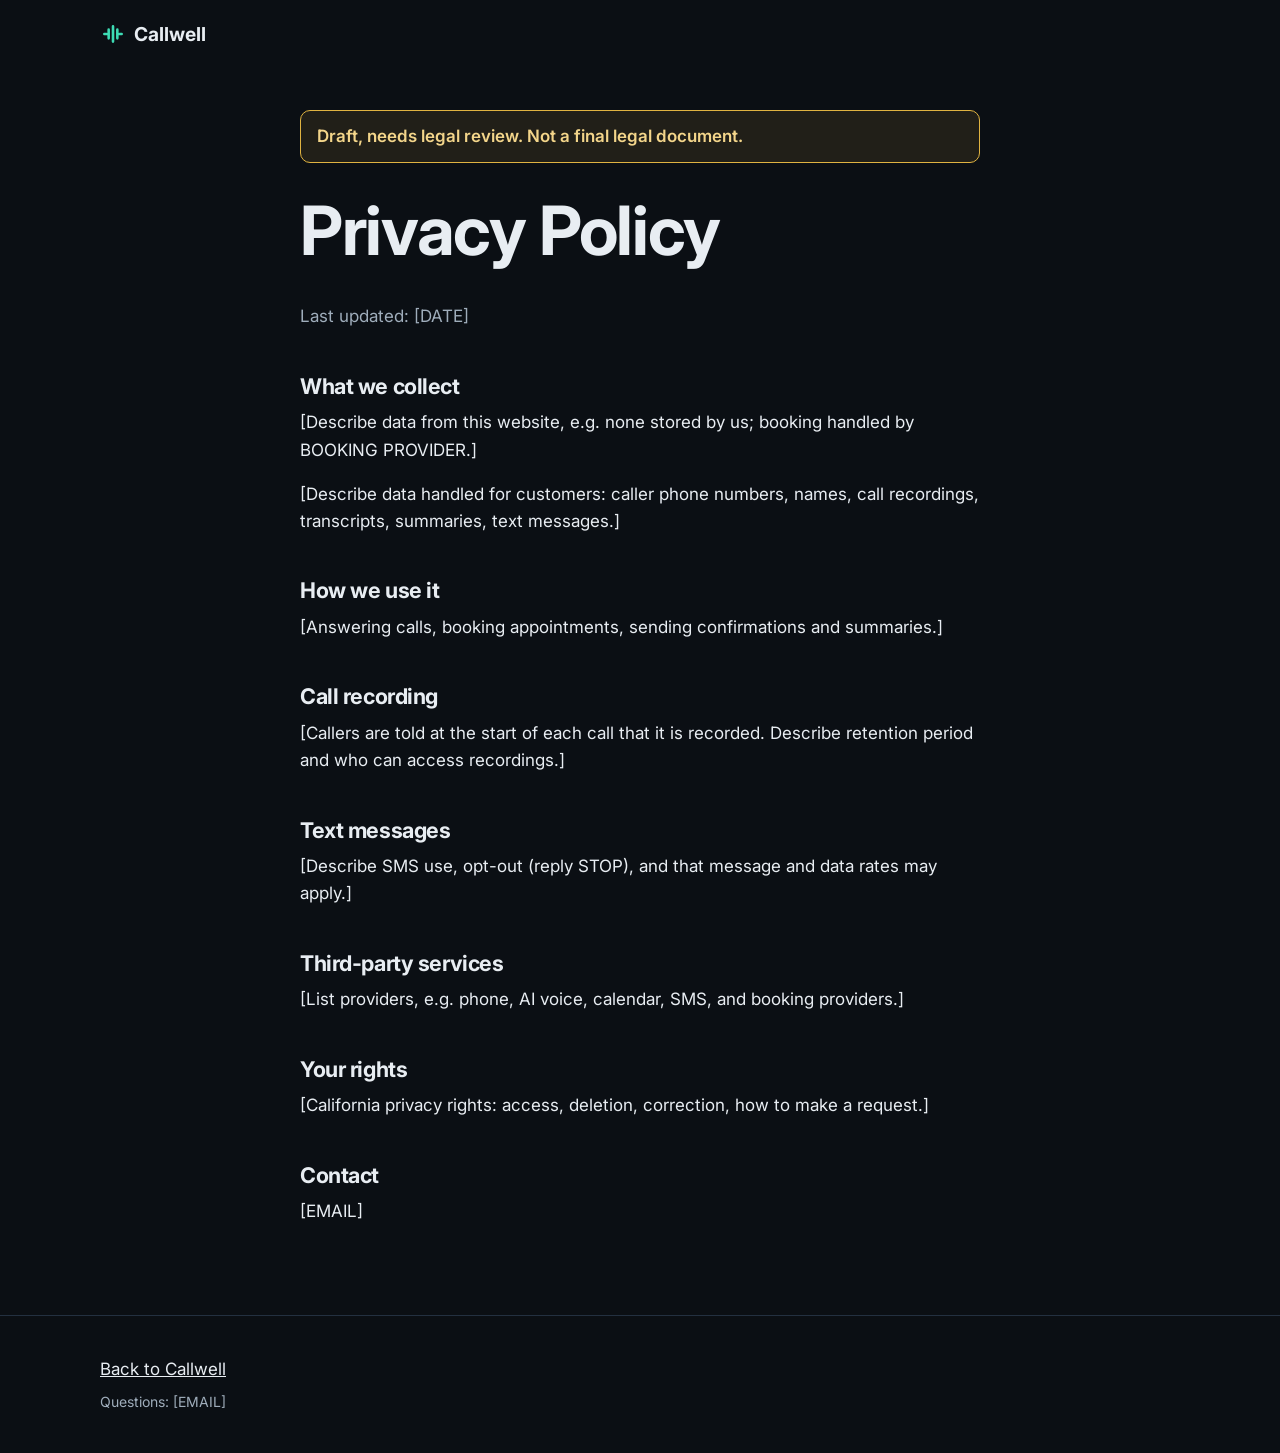
==== privacy.html @ 2f9fee3b "Build Callwell marketing site Single-page landing site (HTML/CSS/ES modules, no build step) with a l" ====
<!doctype html>
<html lang="en">
<head>
  <meta charset="utf-8">
  <meta name="viewport" content="width=device-width, initial-scale=1">
  <title>Privacy Policy | Callwell</title>
  <!-- Draft page: tell search engines not to index it until legal review is done -->
  <meta name="robots" content="noindex">
  <link rel="icon" href="favicon.svg" type="image/svg+xml">
  <link rel="preconnect" href="https://fonts.googleapis.com">
  <link rel="preconnect" href="https://fonts.gstatic.com" crossorigin>
  <link rel="stylesheet" href="https://fonts.googleapis.com/css2?family=Inter:wght@400;600;700&display=swap">
  <link rel="stylesheet" href="css/styles.css">
</head>
<body>
  <a class="skip-link" href="#main">Skip to main content</a>
  <header class="site-header">
    <div class="container site-header__inner">
      <a class="brand" href="index.html">
        <svg class="brand__mark" viewBox="0 0 24 24" aria-hidden="true" focusable="false"><path d="M4 12h2M8 8v8M12 5v14M16 8v8M20 12h-2" /></svg>
        <span>Callwell</span>
      </a>
    </div>
  </header>
  <main id="main" class="legal">
    <div class="container narrow">
      <p class="draft-banner" role="note">Draft, needs legal review. Not a final legal document.</p>
      <h1>Privacy Policy</h1>
      <p class="muted">Last updated: [DATE]</p>
      <!-- PLACEHOLDER OUTLINE. Have a lawyer write the real text. California law (CCPA/CPRA,
           CalOPPA) and call-recording consent rules apply to this business. -->
      <h2>What we collect</h2>
      <p>[Describe data from this website, e.g. none stored by us; booking handled by BOOKING PROVIDER.]</p>
      <p>[Describe data handled for customers: caller phone numbers, names, call recordings, transcripts, summaries, text messages.]</p>
      <h2>How we use it</h2>
      <p>[Answering calls, booking appointments, sending confirmations and summaries.]</p>
      <h2>Call recording</h2>
      <p>[Callers are told at the start of each call that it is recorded. Describe retention period and who can access recordings.]</p>
      <h2>Text messages</h2>
      <p>[Describe SMS use, opt-out (reply STOP), and that message and data rates may apply.]</p>
      <h2>Third-party services</h2>
      <p>[List providers, e.g. phone, AI voice, calendar, SMS, and booking providers.]</p>
      <h2>Your rights</h2>
      <p>[California privacy rights: access, deletion, correction, how to make a request.]</p>
      <h2>Contact</h2>
      <p>[EMAIL]</p>
    </div>
  </main>
  <footer class="site-footer" style="padding-bottom: 40px">
    <div class="container site-footer__inner">
      <p><a href="index.html">Back to Callwell</a></p>
      <p class="muted small">Questions: [EMAIL]</p>
    </div>
  </footer>
</body>
</html>
---- css/styles.css ----
/* ============================================================
   CALLWELL STYLES
   Mobile first: base rules target phones. @media blocks at the
   bottom of each section add rules for wider screens.
   ============================================================ */

/* ---------- Design tokens (change colors here) ---------- */
:root {
  --bg: #0b0f14;          /* page background */
  --bg-alt: #10161d;      /* alternating section background */
  --surface: #151d26;     /* cards */
  --border: #233040;
  --text: #e8edf2;        /* main text: ~16:1 contrast on --bg */
  --muted: #9fadbb;       /* secondary text: ~8:1 contrast on --bg */
  --accent: #3ddbb4;      /* the ONE accent color */
  --accent-ink: #04140f;  /* text that sits on top of the accent */
  --radius: 14px;
  --max: 1120px;
  --font: 'Inter', system-ui, -apple-system, 'Segoe UI', Roboto, sans-serif;
}

/* ---------- Reset and base ---------- */
*, *::before, *::after { box-sizing: border-box; }

html { scroll-behavior: smooth; }

body {
  margin: 0;
  background: var(--bg);
  color: var(--text);
  font-family: var(--font);
  font-size: 1.0625rem;
  line-height: 1.6;
  -webkit-font-smoothing: antialiased;
  /* Room so the sticky mobile bar never covers the footer */
  padding-bottom: 76px;
}

h1, h2, h3 { line-height: 1.15; letter-spacing: -0.02em; margin: 0 0 0.5em; }
h1 { font-size: clamp(2.4rem, 9vw, 4.25rem); font-weight: 700; }
h2 { font-size: clamp(1.75rem, 5.5vw, 2.6rem); font-weight: 700; }
h3 { font-size: 1.15rem; font-weight: 600; }
p { margin: 0 0 1em; }

a { color: var(--accent); }

/* Visible focus ring for keyboard users. :focus-visible skips it for mouse clicks. */
:focus-visible {
  outline: 3px solid var(--accent);
  outline-offset: 3px;
  border-radius: 6px;
}

.container { width: 100%; max-width: var(--max); margin: 0 auto; padding: 0 20px; }
.narrow { max-width: 720px; }
.center { text-align: center; }
.muted { color: var(--muted); }
.small { font-size: 0.875rem; }

.skip-link {
  position: absolute;
  left: 12px;
  top: -60px;            /* hidden above the screen until focused */
  background: var(--accent);
  color: var(--accent-ink);
  padding: 10px 16px;
  border-radius: 8px;
  z-index: 100;
  font-weight: 600;
}
.skip-link:focus { top: 12px; }

/* ---------- Buttons ---------- */
.btn {
  display: inline-flex;
  align-items: center;
  justify-content: center;
  gap: 0.5em;
  min-height: 52px;       /* big tap target for thumbs */
  padding: 0 22px;
  border-radius: 999px;
  font-weight: 600;
  font-size: 1rem;
  text-decoration: none;
  border: 2px solid transparent;
  transition: transform 0.15s ease, background-color 0.15s ease, border-color 0.15s ease;
}
.btn:hover { transform: translateY(-1px); }
.btn--primary { background: var(--accent); color: var(--accent-ink); }
.btn--primary:hover { background: #5ce6c4; }
.btn--secondary { border-color: var(--border); color: var(--text); background: rgba(255, 255, 255, 0.03); }
.btn--secondary:hover { border-color: var(--accent); }
.btn--ghost { color: var(--text); border-color: var(--border); }
.btn--small { min-height: 40px; padding: 0 16px; font-size: 0.9rem; }
.btn--block { width: 100%; }
.icon { width: 18px; height: 18px; fill: currentColor; }

.cta-row { display: flex; flex-direction: column; gap: 12px; margin-top: 28px; }
.cta-row--center { align-items: stretch; }

@media (min-width: 560px) {
  .cta-row { flex-direction: row; flex-wrap: wrap; }
  .cta-row--center { justify-content: center; }
}

/* ---------- Header ---------- */
.site-header {
  position: absolute;     /* floats over the hero */
  inset: 0 0 auto 0;
  z-index: 10;
}
.site-header__inner { display: flex; align-items: center; justify-content: space-between; height: 68px; }
.brand { display: inline-flex; align-items: center; gap: 8px; color: var(--text); text-decoration: none; font-weight: 700; font-size: 1.2rem; }
.brand__mark { width: 26px; height: 26px; stroke: var(--accent); stroke-width: 2.4; stroke-linecap: round; fill: none; }

/* ---------- Hero ---------- */
.hero {
  position: relative;
  min-height: 92svh;      /* svh = "small viewport height": ignores mobile browser bars */
  display: flex;
  align-items: center;
  padding: 100px 0 60px;
  overflow: hidden;
  isolation: isolate;     /* keeps the z-index stacking inside the hero */
}

/* FALLBACK BACKGROUND: what you see with no WebGL, reduced motion, or before 3D loads. */
.hero__visual {
  position: absolute;
  inset: 0;
  z-index: -1;
  background:
    radial-gradient(ellipse 60% 45% at 50% 30%, rgba(61, 219, 180, 0.22), transparent 70%),
    radial-gradient(ellipse 80% 60% at 50% 110%, rgba(61, 219, 180, 0.10), transparent 70%),
    var(--bg);
}
/* Dark wash over the 3D scene so the headline always stays readable */
.hero__visual::after {
  content: '';
  position: absolute;
  inset: 0;
  background: linear-gradient(180deg, rgba(11, 15, 20, 0.35) 0%, rgba(11, 15, 20, 0.55) 60%, var(--bg) 100%);
  pointer-events: none;
}
.hero__visual canvas {
  position: absolute;
  inset: 0;
  width: 100%;
  height: 100%;
  opacity: 0;
  transition: opacity 1.2s ease;  /* fade in instead of popping */
}
.hero__visual canvas.is-ready { opacity: 0.6; }

.hero__content { position: relative; }
.eyebrow { color: var(--accent); font-weight: 600; font-size: 0.85rem; letter-spacing: 0.08em; text-transform: uppercase; }
.hero__sub { font-size: 1.15rem; color: #c9d3dc; max-width: 34em; }
.hero__note { margin-top: 14px; color: var(--muted); font-size: 0.9rem; }

@media (min-width: 900px) {
  .hero__content { max-width: var(--max); }
  .hero__content > * { max-width: 600px; }
  .hero__visual canvas.is-ready { opacity: 1; }
  .hero__visual::after {
    background: linear-gradient(90deg, rgba(11, 15, 20, 0.85) 0%, rgba(11, 15, 20, 0.3) 55%, transparent 100%),
                linear-gradient(180deg, transparent 75%, var(--bg) 100%);
  }
}

/* ---------- Sections ---------- */
.section { padding: 72px 0; }
.section--alt { background: var(--bg-alt); }
@media (min-width: 768px) { .section { padding: 104px 0; } }

/* ---------- How it works ---------- */
.steps { list-style: none; padding: 0; margin: 40px 0 0; display: grid; gap: 16px; }
.step { background: var(--surface); border: 1px solid var(--border); border-radius: var(--radius); padding: 28px; }
.step__num {
  display: inline-grid;
  place-items: center;
  width: 40px;
  height: 40px;
  border-radius: 50%;
  background: rgba(61, 219, 180, 0.12);
  color: var(--accent);
  font-weight: 700;
  margin-bottom: 16px;
}
.step p { color: var(--muted); margin: 0; }
@media (min-width: 768px) { .steps { grid-template-columns: repeat(3, 1fr); gap: 24px; } }

/* ---------- Calculator ---------- */
.calc { margin-top: 28px; display: grid; gap: 20px; }
.field label { display: block; font-weight: 600; margin-bottom: 8px; }
.field input {
  width: 100%;
  min-height: 52px;
  padding: 0 16px;
  font: inherit;
  color: var(--text);
  background: var(--surface);
  border: 1px solid var(--border);
  border-radius: 10px;
}
.field input:focus-visible { border-color: var(--accent); }
.hint { color: var(--muted); font-size: 0.875rem; margin: 8px 0 0; }
.calc__result {
  background: var(--surface);
  border: 1px solid var(--accent);
  border-radius: var(--radius);
  padding: 24px;
  text-align: center;
}
.calc__label { margin: 0; color: var(--muted); font-weight: 500; }
.calc__total { display: block; font-size: clamp(2.2rem, 10vw, 3.2rem); font-weight: 700; color: var(--accent); letter-spacing: -0.02em; }
@media (min-width: 640px) {
  .calc { grid-template-columns: 1fr 1fr; }
  .calc .field:nth-child(3), .calc__result { grid-column: 1 / -1; }
}

/* ---------- Trades ---------- */
.trades { list-style: none; padding: 0; margin: 36px 0 0; display: grid; grid-template-columns: repeat(2, 1fr); gap: 12px; }
.trades li {
  background: var(--surface);
  border: 1px solid var(--border);
  border-radius: 12px;
  padding: 16px;
  font-weight: 600;
  display: flex;
  align-items: center;
  gap: 10px;
}
.trades li::before { content: ''; width: 8px; height: 8px; border-radius: 50%; background: var(--accent); flex: none; }
@media (min-width: 640px) { .trades { grid-template-columns: repeat(3, 1fr); } }
@media (min-width: 960px) { .trades { grid-template-columns: repeat(5, 1fr); } }

/* ---------- Features ---------- */
.features { list-style: none; padding: 0; margin: 40px 0 0; display: grid; gap: 16px; }
.feature { background: var(--surface); border: 1px solid var(--border); border-radius: var(--radius); padding: 28px; }
.feature p { color: var(--muted); margin: 0; }
.feature__icon { width: 28px; height: 28px; stroke: var(--accent); stroke-width: 1.8; fill: none; stroke-linecap: round; stroke-linejoin: round; margin-bottom: 14px; }
@media (min-width: 640px) { .features { grid-template-columns: repeat(2, 1fr); } }
@media (min-width: 960px) { .features { grid-template-columns: repeat(3, 1fr); gap: 24px; } }

/* ---------- Pricing ---------- */
.price-card {
  max-width: 440px;
  margin: 40px auto 0;
  background: var(--surface);
  border: 1px solid var(--border);
  border-radius: 20px;
  padding: 32px 28px;
  text-align: center;
}
.price-card__name { color: var(--accent); font-weight: 600; margin: 0; }
.price-card__price { font-size: 3.4rem; font-weight: 700; letter-spacing: -0.03em; margin: 4px 0 0; line-height: 1.1; }
.price-card__per { font-size: 1.1rem; font-weight: 500; color: var(--muted); letter-spacing: 0; }
.checklist { list-style: none; padding: 0; margin: 24px 0 28px; text-align: left; display: grid; gap: 10px; }
.checklist li { display: flex; gap: 10px; align-items: baseline; }
.checklist li::before { content: '\2713'; color: var(--accent); font-weight: 700; } /* \2713 is a checkmark */

/* ---------- FAQ ---------- */
.faq { margin-top: 28px; border-top: 1px solid var(--border); }
.faq details { border-bottom: 1px solid var(--border); }
.faq summary {
  cursor: pointer;
  list-style: none;       /* hide the default triangle */
  padding: 20px 36px 20px 0;
  font-weight: 600;
  position: relative;
}
.faq summary::-webkit-details-marker { display: none; }
.faq summary::after {
  content: '+';
  position: absolute;
  right: 4px;
  top: 50%;
  transform: translateY(-50%);
  color: var(--accent);
  font-size: 1.5rem;
  font-weight: 400;
}
.faq details[open] summary::after { content: '\2212'; } /* minus sign */
.faq details p { color: var(--muted); padding-bottom: 20px; margin: 0; }

/* ---------- Final CTA ---------- */
.final-cta {
  background: radial-gradient(ellipse 70% 80% at 50% 100%, rgba(61, 219, 180, 0.14), transparent 70%), var(--bg);
}
.final-cta p { color: #c9d3dc; }

/* ---------- Footer ---------- */
.site-footer { border-top: 1px solid var(--border); padding: 40px 0; }
.site-footer__inner { display: grid; gap: 8px; }
.site-footer p { margin: 0; }
.site-footer a { color: var(--text); }
.brand-text { font-weight: 700; font-size: 1.1rem; }
.footer-links { list-style: none; padding: 0; margin: 0; display: flex; gap: 20px; }

/* ---------- Sticky mobile call bar ---------- */
.mobile-bar {
  position: fixed;
  inset: auto 0 0 0;
  z-index: 20;
  display: flex;
  gap: 10px;
  padding: 10px 16px calc(10px + env(safe-area-inset-bottom)); /* clears the iPhone home bar */
  /* Solid background, no backdrop-filter blur: blurring over the moving 3D canvas
     would force the phone to redo the blur every frame and drain battery. */
  background: rgba(11, 15, 20, 0.97);
  border-top: 1px solid var(--border);
}
.mobile-bar .btn--secondary { flex: none; }
@media (min-width: 768px) {
  .mobile-bar { display: none; }
  body { padding-bottom: 0; }
}

/* ---------- Legal pages ---------- */
.legal { padding: 110px 0 72px; }
.legal h2 { font-size: 1.35rem; margin-top: 2em; }
.draft-banner {
  border: 1px solid #e0b341;
  background: rgba(224, 179, 65, 0.1);
  color: #f3d58a;
  border-radius: 10px;
  padding: 12px 16px;
  font-weight: 600;
  margin-bottom: 28px;
}

/* ---------- Reduced motion ----------
   If the visitor asked their OS for less motion, kill transitions and smooth scrolling. */
@media (prefers-reduced-motion: reduce) {
  html { scroll-behavior: auto; }
  *, *::before, *::after { transition: none !important; animation: none !important; }
  .btn:hover { transform: none; }
}
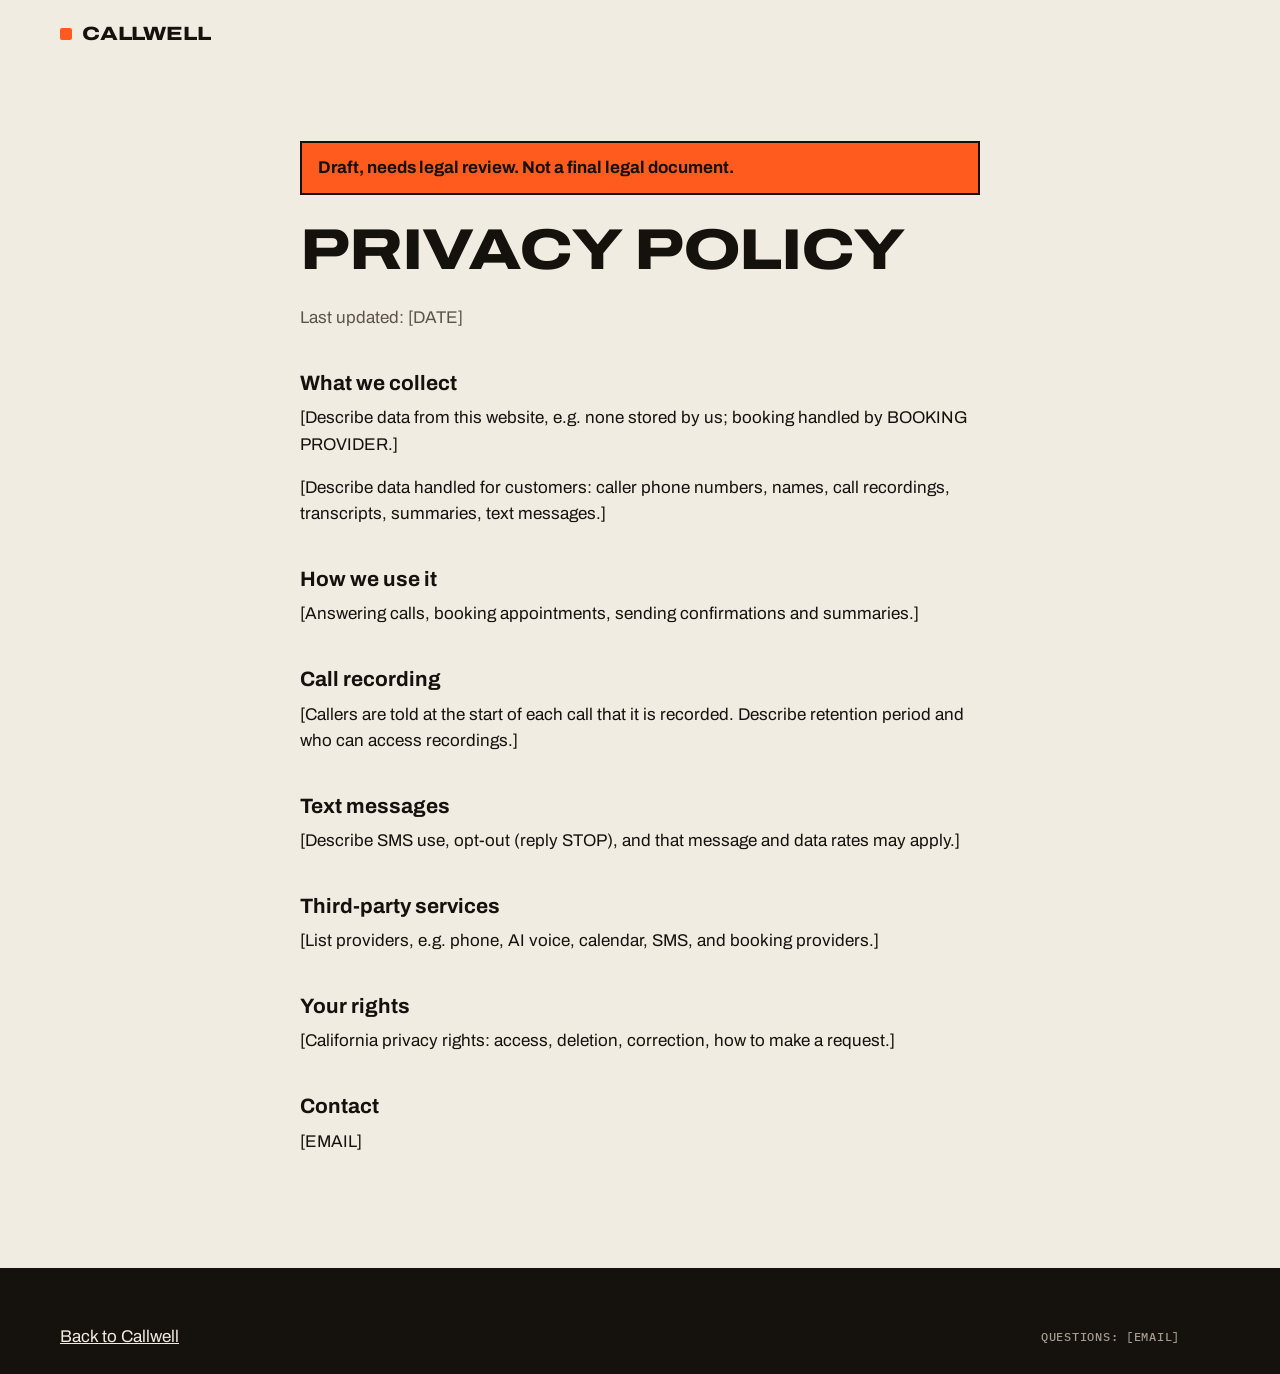
==== commit 66030d49: "Redesign site with dispatch-board look and richer motion Replace the dark/mint/Inter look with warm " ====
--- a/privacy.html
+++ b/privacy.html
@@ -9,23 +9,20 @@
   <link rel="icon" href="favicon.svg" type="image/svg+xml">
   <link rel="preconnect" href="https://fonts.googleapis.com">
   <link rel="preconnect" href="https://fonts.gstatic.com" crossorigin>
-  <link rel="stylesheet" href="https://fonts.googleapis.com/css2?family=Inter:wght@400;600;700&display=swap">
+  <link rel="stylesheet" href="https://fonts.googleapis.com/css2?family=Archivo:wdth,wght@100..125,400..900&family=IBM+Plex+Mono:wght@500&display=swap">
   <link rel="stylesheet" href="css/styles.css">
 </head>
 <body>
   <a class="skip-link" href="#main">Skip to main content</a>
   <header class="site-header">
     <div class="container site-header__inner">
-      <a class="brand" href="index.html">
-        <svg class="brand__mark" viewBox="0 0 24 24" aria-hidden="true" focusable="false"><path d="M4 12h2M8 8v8M12 5v14M16 8v8M20 12h-2" /></svg>
-        <span>Callwell</span>
-      </a>
+      <a class="wordmark" href="index.html"><span class="wordmark__dot" aria-hidden="true"></span>Callwell</a>
     </div>
   </header>
   <main id="main" class="legal">
     <div class="container narrow">
       <p class="draft-banner" role="note">Draft, needs legal review. Not a final legal document.</p>
-      <h1>Privacy Policy</h1>
+      <h1 class="display">Privacy Policy</h1>
       <p class="muted">Last updated: [DATE]</p>
       <!-- PLACEHOLDER OUTLINE. Have a lawyer write the real text. California law (CCPA/CPRA,
            CalOPPA) and call-recording consent rules apply to this business. -->
@@ -46,10 +43,10 @@
       <p>[EMAIL]</p>
     </div>
   </main>
-  <footer class="site-footer" style="padding-bottom: 40px">
-    <div class="container site-footer__inner">
+  <footer class="site-footer">
+    <div class="container site-footer__row">
       <p><a href="index.html">Back to Callwell</a></p>
-      <p class="muted small">Questions: [EMAIL]</p>
+      <p class="label">Questions: [EMAIL]</p>
     </div>
   </footer>
 </body>
--- a/css/styles.css
+++ b/css/styles.css
@@ -1,303 +1,621 @@
 /* ============================================================
-   CALLWELL STYLES
-   Mobile first: base rules target phones. @media blocks at the
-   bottom of each section add rules for wider screens.
+   CALLWELL STYLES: "dispatch board" design
+   Warm paper + ink + one accent (safety orange).
+   Mobile first: base rules target phones, @media blocks add
+   rules for wider screens.
    ============================================================ */
 
-/* ---------- Design tokens (change colors here) ---------- */
+/* ---------- Design tokens (change colors here) ----------
+   Contrast checked: ink on paper 15.9:1, muted on paper 6.3:1,
+   ink on orange 6.0:1, orange on ink 6.0:1, accent-dark on any paper 5.0:1+. */
 :root {
-  --bg: #0b0f14;          /* page background */
-  --bg-alt: #10161d;      /* alternating section background */
-  --surface: #151d26;     /* cards */
-  --border: #233040;
-  --text: #e8edf2;        /* main text: ~16:1 contrast on --bg */
-  --muted: #9fadbb;       /* secondary text: ~8:1 contrast on --bg */
-  --accent: #3ddbb4;      /* the ONE accent color */
-  --accent-ink: #04140f;  /* text that sits on top of the accent */
-  --radius: 14px;
-  --max: 1120px;
-  --font: 'Inter', system-ui, -apple-system, 'Segoe UI', Roboto, sans-serif;
+  --paper: #f1ece2;        /* main background, warm off-white */
+  --paper-2: #e6dfd1;      /* alternate section background */
+  --paper-3: #fbf8f2;      /* receipt card */
+  --ink: #15120e;          /* near-black text and dark sections */
+  --ink-2: #26211b;        /* raised surface on dark sections */
+  --muted: #5b544a;        /* secondary text on paper */
+  --muted-ink: #a39b8e;    /* secondary text on ink */
+  --accent: #ff5b1f;       /* THE accent: safety orange. Never as text on paper. */
+  --accent-dark: #a8350a;  /* orange that IS readable as text on all paper colors (5:1+) */
+  --rule: rgba(21, 18, 14, 0.16);       /* hairline borders on paper */
+  --rule-ink: rgba(241, 236, 226, 0.16); /* hairline borders on ink */
+  --focus: var(--ink);     /* focus ring color, flipped on dark sections */
+  --max: 1240px;
+  --ease: cubic-bezier(0.2, 0.7, 0.1, 1); /* fast start, soft landing */
+  --font: 'Archivo', system-ui, -apple-system, 'Segoe UI', Roboto, sans-serif;
+  --mono: 'IBM Plex Mono', ui-monospace, 'SFMono-Regular', Menlo, monospace;
 }
 
 /* ---------- Reset and base ---------- */
 *, *::before, *::after { box-sizing: border-box; }
 
-html { scroll-behavior: smooth; }
+html { scroll-behavior: smooth; scroll-padding-top: 80px; }
 
 body {
   margin: 0;
-  background: var(--bg);
-  color: var(--text);
+  background: var(--paper);
+  color: var(--ink);
   font-family: var(--font);
   font-size: 1.0625rem;
-  line-height: 1.6;
+  line-height: 1.55;
   -webkit-font-smoothing: antialiased;
-  /* Room so the sticky mobile bar never covers the footer */
-  padding-bottom: 76px;
-}
-
-h1, h2, h3 { line-height: 1.15; letter-spacing: -0.02em; margin: 0 0 0.5em; }
-h1 { font-size: clamp(2.4rem, 9vw, 4.25rem); font-weight: 700; }
-h2 { font-size: clamp(1.75rem, 5.5vw, 2.6rem); font-weight: 700; }
-h3 { font-size: 1.15rem; font-weight: 600; }
+  padding-bottom: 76px; /* room for the sticky mobile bar */
+}
+
+h1, h2, h3 { margin: 0 0 0.5em; line-height: 1.05; }
+h3 { font-size: 1.25rem; font-weight: 700; font-stretch: 108%; letter-spacing: -0.01em; }
 p { margin: 0 0 1em; }
-
-a { color: var(--accent); }
+a { color: inherit; }
+
+::selection { background: var(--accent); color: var(--ink); }
 
 /* Visible focus ring for keyboard users. :focus-visible skips it for mouse clicks. */
-:focus-visible {
-  outline: 3px solid var(--accent);
-  outline-offset: 3px;
-  border-radius: 6px;
-}
+:focus-visible { outline: 3px solid var(--focus); outline-offset: 3px; }
 
 .container { width: 100%; max-width: var(--max); margin: 0 auto; padding: 0 20px; }
-.narrow { max-width: 720px; }
-.center { text-align: center; }
+@media (min-width: 768px) { .container { padding: 0 40px; } }
+
 .muted { color: var(--muted); }
-.small { font-size: 0.875rem; }
+
+/* Hides text visually but keeps it for screen readers */
+.visually-hidden {
+  position: absolute !important;
+  width: 1px; height: 1px;
+  overflow: hidden;
+  clip: rect(0 0 0 0);
+  white-space: nowrap;
+}
 
 .skip-link {
   position: absolute;
   left: 12px;
-  top: -60px;            /* hidden above the screen until focused */
-  background: var(--accent);
-  color: var(--accent-ink);
+  top: -60px; /* hidden above the screen until focused */
+  background: var(--ink);
+  color: var(--paper);
   padding: 10px 16px;
-  border-radius: 8px;
   z-index: 100;
-  font-weight: 600;
+  font-weight: 700;
 }
 .skip-link:focus { top: 12px; }
 
-/* ---------- Buttons ---------- */
+/* ---------- Typography helpers ---------- */
+/* Big headline style: wide (font-stretch), heavy, uppercase, tight lines. */
+.display {
+  font-family: var(--font);
+  font-weight: 800;
+  font-stretch: 125%;
+  text-transform: uppercase;
+  letter-spacing: -0.02em;
+  line-height: 0.92;
+}
+.display--md { font-size: clamp(2rem, 7.5vw, 4.25rem); margin-bottom: 0.4em; }
+
+/* Small monospace label, like a field on a work order */
+.label {
+  font-family: var(--mono);
+  font-size: 0.75rem;
+  font-weight: 500;
+  letter-spacing: 0.06em;
+  text-transform: uppercase;
+  line-height: 1.4;
+}
+.section-label { color: var(--accent-dark); margin-bottom: 20px; }
+
+/* ---------- Buttons ----------
+   Hover effect: a second background (ink) grows from 0% to 100% height. */
 .btn {
   display: inline-flex;
   align-items: center;
   justify-content: center;
-  gap: 0.5em;
-  min-height: 52px;       /* big tap target for thumbs */
-  padding: 0 22px;
-  border-radius: 999px;
-  font-weight: 600;
+  gap: 0.55em;
+  text-align: center;
+  min-height: 54px;          /* big tap target for thumbs */
+  padding: 0 24px;
+  border: 2px solid var(--ink);
+  border-radius: 4px;        /* nearly square: sturdy, not bubbly */
+  font-family: var(--font);
+  font-weight: 700;
+  font-stretch: 110%;
   font-size: 1rem;
   text-decoration: none;
-  border: 2px solid transparent;
-  transition: transform 0.15s ease, background-color 0.15s ease, border-color 0.15s ease;
-}
-.btn:hover { transform: translateY(-1px); }
-.btn--primary { background: var(--accent); color: var(--accent-ink); }
-.btn--primary:hover { background: #5ce6c4; }
-.btn--secondary { border-color: var(--border); color: var(--text); background: rgba(255, 255, 255, 0.03); }
-.btn--secondary:hover { border-color: var(--accent); }
-.btn--ghost { color: var(--text); border-color: var(--border); }
-.btn--small { min-height: 40px; padding: 0 16px; font-size: 0.9rem; }
+  background-repeat: no-repeat;
+  background-position: bottom;
+  background-size: 100% 0%;
+  transition: background-size 0.35s var(--ease), color 0.25s ease, border-color 0.25s ease;
+}
+.btn:hover { background-size: 100% 100%; }
+.btn--accent { background-color: var(--accent); background-image: linear-gradient(var(--ink), var(--ink)); color: var(--ink); }
+.btn--accent:hover { color: var(--paper); }
+.btn--line { background-image: linear-gradient(var(--ink), var(--ink)); color: var(--ink); }
+.btn--line:hover { color: var(--paper); }
+.btn--ink { background-color: var(--ink); background-image: linear-gradient(var(--paper), var(--paper)); color: var(--paper); }
+.btn--ink:hover { color: var(--ink); }
+.btn--paper { background-color: var(--paper); color: var(--ink); border-color: var(--paper); }
+.btn--small { min-height: 42px; padding: 0 16px; font-size: 0.9rem; }
 .btn--block { width: 100%; }
-.icon { width: 18px; height: 18px; fill: currentColor; }
-
-.cta-row { display: flex; flex-direction: column; gap: 12px; margin-top: 28px; }
-.cta-row--center { align-items: stretch; }
-
-@media (min-width: 560px) {
-  .cta-row { flex-direction: row; flex-wrap: wrap; }
-  .cta-row--center { justify-content: center; }
-}
-
-/* ---------- Header ---------- */
+.btn .arrow { transition: transform 0.3s var(--ease); }
+.btn:hover .arrow { transform: translateX(5px); }
+.icon { width: 18px; height: 18px; fill: currentColor; flex: none; }
+
+.cta-row { display: flex; flex-direction: column; gap: 12px; margin-top: 32px; }
+@media (min-width: 560px) { .cta-row { flex-direction: row; flex-wrap: wrap; } }
+
+/* ---------- Live dot: an orange dot with a ring that pulses outward ---------- */
+.live-dot {
+  position: relative;
+  display: inline-block;
+  width: 8px;
+  height: 8px;
+  border-radius: 50%;
+  background: var(--accent);
+  margin-right: 6px;
+  vertical-align: 1px;
+}
+.live-dot::after {
+  content: '';
+  position: absolute;
+  inset: 0;
+  border-radius: 50%;
+  border: 2px solid var(--accent);
+  animation: ping 1.8s var(--ease) infinite;
+}
+@keyframes ping {
+  from { transform: scale(1); opacity: 0.9; }
+  to { transform: scale(3); opacity: 0; }
+}
+
+/* ---------- Header ----------
+   Sticky. main.js adds .is-hidden when you scroll down (more room to read)
+   and removes it when you scroll up (menu is right there when you want it). */
 .site-header {
-  position: absolute;     /* floats over the hero */
-  inset: 0 0 auto 0;
-  z-index: 10;
-}
-.site-header__inner { display: flex; align-items: center; justify-content: space-between; height: 68px; }
-.brand { display: inline-flex; align-items: center; gap: 8px; color: var(--text); text-decoration: none; font-weight: 700; font-size: 1.2rem; }
-.brand__mark { width: 26px; height: 26px; stroke: var(--accent); stroke-width: 2.4; stroke-linecap: round; fill: none; }
+  position: sticky;
+  top: 0;
+  z-index: 30;
+  background: var(--paper);
+  border-bottom: 1px solid transparent;
+  transition: transform 0.4s var(--ease), border-color 0.3s ease;
+}
+.site-header.is-scrolled { border-color: var(--rule); }
+.site-header.is-hidden { transform: translateY(-100%); }
+.site-header__inner { display: flex; align-items: center; justify-content: space-between; gap: 24px; height: 68px; }
+
+.wordmark {
+  font-weight: 800;
+  font-stretch: 125%;
+  text-transform: uppercase;
+  letter-spacing: -0.01em;
+  font-size: 1.2rem;
+  text-decoration: none;
+  display: inline-flex;
+  align-items: center;
+  gap: 4px;
+}
+.wordmark__dot { width: 12px; height: 12px; background: var(--accent); border-radius: 2px; margin-right: 6px; }
+
+.site-nav { display: none; margin-left: auto; }
+.site-nav ul { list-style: none; display: flex; gap: 28px; margin: 0; padding: 0; }
+/* Underline that grows from left on hover */
+.site-nav a {
+  text-decoration: none;
+  font-weight: 600;
+  background: linear-gradient(currentColor, currentColor) no-repeat left bottom / 0% 2px;
+  transition: background-size 0.3s var(--ease);
+  padding-bottom: 2px;
+}
+.site-nav a:hover { background-size: 100% 2px; }
+@media (min-width: 860px) { .site-nav { display: block; } }
+
+/* ---------- Load-in animations (pure CSS, start instantly) ----------
+   --d is a delay step set in the HTML (style="--d: 2"). */
+.mask { display: block; overflow: hidden; padding-bottom: 0.06em; margin-bottom: -0.06em; }
+.rise {
+  display: inline-block;
+  transform: translateY(105%);
+  animation: rise 0.95s var(--ease) forwards;
+  animation-delay: calc(var(--d, 0) * 90ms + 80ms);
+}
+@keyframes rise { to { transform: translateY(0); } }
+
+.fade-in {
+  opacity: 0;
+  transform: translateY(18px);
+  animation: fade-up 0.9s var(--ease) forwards;
+  animation-delay: calc(var(--d, 0) * 90ms + 150ms);
+}
+@keyframes fade-up { to { opacity: 1; transform: none; } }
+/* The hero paragraph is the biggest text on phones, so Google's "Largest Contentful
+   Paint" speed score waits for it. It slides but never starts invisible, so it counts
+   as painted from the very first frame. */
+.hero__sub.fade-in { opacity: 1; animation-name: slide-up; }
+@keyframes slide-up { to { transform: none; } }
 
 /* ---------- Hero ---------- */
-.hero {
+.hero { padding-top: 28px; overflow: hidden; }
+.hero__grid { display: grid; gap: 40px; }
+.hero__status { color: var(--muted); margin-bottom: 24px; }
+.hero__title { font-size: clamp(2.2rem, 10vw, 8.6rem); margin-bottom: 28px; }
+.accent-dot { color: var(--accent); }
+.hero__sub { font-size: 1.15rem; max-width: 34em; color: #2f2a23; }
+
+/* Desktop: the title spans the full width, then copy on the left and the call card on the right.
+   display: contents makes .hero__copy's children act as direct grid items. */
+@media (min-width: 960px) {
+  .hero { padding-top: 48px; }
+  .hero__grid {
+    grid-template-columns: 1.1fr 1fr;
+    grid-template-areas:
+      'status status'
+      'title  title'
+      'sub    call'
+      'cta    call';
+    grid-template-rows: auto auto auto 1fr; /* last row soaks up the card's extra height */
+    column-gap: 64px;
+    row-gap: 0;
+    align-items: start;
+  }
+  .hero__copy { display: contents; }
+  .hero__status { grid-area: status; }
+  .hero__title { grid-area: title; }
+  .hero__sub { grid-area: sub; font-size: 1.25rem; }
+  #hero-ctas { grid-area: cta; margin-top: 8px; }
+  .call { grid-area: call; }
+}
+
+/* ---------- Live call card ---------- */
+.call {
+  margin: 0;
+  background: var(--ink);
+  color: var(--paper);
+  border-radius: 6px;
+  padding: 18px;
+  --focus: var(--accent);
+  box-shadow: 0 30px 60px -30px rgba(21, 18, 14, 0.5);
+}
+.call__bar { display: flex; justify-content: space-between; padding-bottom: 14px; border-bottom: 1px solid var(--rule-ink); }
+.call__timer { color: var(--muted-ink); font-variant-numeric: tabular-nums; }
+.call__log { list-style: none; margin: 16px 0 0; padding: 0; display: grid; gap: 10px; }
+.call__caption { color: var(--muted-ink); margin-top: 16px; }
+
+.msg { padding: 12px 14px; border-radius: 4px; font-size: 0.95rem; line-height: 1.45; position: relative; }
+.msg .label { display: block; margin-bottom: 4px; color: var(--muted-ink); }
+.msg--agent { background: var(--ink-2); margin-right: 12%; }
+.msg--agent .label { color: var(--accent); }
+.msg--caller { border: 1px solid var(--rule-ink); margin-left: 12%; }
+.event { display: flex; gap: 10px; align-items: center; font-size: 0.92rem; padding: 2px 2px; }
+.event strong { font-family: var(--mono); font-weight: 500; text-transform: uppercase; font-size: 0.75rem; letter-spacing: 0.06em; color: var(--accent); margin-right: 6px; }
+.event__tick {
+  display: grid; place-items: center;
+  width: 22px; height: 22px; border-radius: 50%;
+  background: var(--accent); color: var(--ink);
+  font-size: 0.75rem; font-weight: 700; flex: none;
+}
+
+/* Animation states, only active once main.js adds .is-playing.
+   Without JS every line is simply visible. */
+.call.is-playing [data-step] { opacity: 0; transform: translateY(8px); transition: opacity 0.45s var(--ease), transform 0.45s var(--ease); }
+.call.is-playing [data-step].is-shown { opacity: 1; transform: none; }
+/* "Typing": hide the words and show three bouncing dots in their place */
+.msg.is-typing { color: transparent; }
+.msg.is-typing .label { color: transparent; }
+.msg.is-typing::after {
+  content: '';
+  position: absolute;
+  left: 14px;
+  top: 50%;
+  width: 6px; height: 6px;
+  border-radius: 50%;
+  background: var(--muted-ink);
+  box-shadow: 12px 0 var(--muted-ink), 24px 0 var(--muted-ink);
+  animation: typing 0.9s ease-in-out infinite;
+}
+@keyframes typing { 50% { opacity: 0.3; } }
+
+/* ---------- Waveform band ---------- */
+.wave { position: relative; height: clamp(150px, 26vh, 300px); margin-top: 48px; }
+.wave__fallback { position: absolute; inset: 0; width: 100%; height: 100%; transition: opacity 0.8s ease; }
+.wave__fallback path { fill: none; stroke-width: 1.25; vector-effect: non-scaling-stroke; }
+.wave__fallback .i { stroke: var(--ink); }
+.wave__fallback .a { stroke: var(--accent); }
+.wave canvas { position: absolute; inset: 0; width: 100%; height: 100%; opacity: 0; transition: opacity 1s ease; }
+.wave canvas.is-ready { opacity: 1; }
+.wave.has-canvas .wave__fallback { opacity: 0; }
+
+/* ---------- Ticker: text strip that scrolls sideways forever ----------
+   Two identical groups side by side. Moving the track left by exactly 50%
+   lines group 2 up where group 1 started, so the loop has no visible seam. */
+.ticker { background: var(--ink); color: var(--paper); overflow: hidden; padding: 18px 0; }
+.ticker__track { display: flex; width: max-content; animation: ticker 32s linear infinite; }
+.ticker:hover .ticker__track { animation-play-state: paused; }
+.ticker__group { display: flex; margin: 0; }
+.ticker__group span {
+  font-weight: 800;
+  font-stretch: 125%;
+  text-transform: uppercase;
+  font-size: clamp(1.1rem, 2.6vw, 1.6rem);
+  white-space: nowrap;
+  display: inline-flex;
+  align-items: center;
+}
+.ticker__group span::after { content: '\2733'; color: var(--accent); margin: 0 28px; font-size: 0.8em; } /* ✳ */
+@keyframes ticker { to { transform: translateX(-50%); } }
+
+/* ---------- Sections ---------- */
+.section { padding: 88px 0; }
+.section--alt { background: var(--paper-2); }
+.section--rule { border-top: 1px solid var(--rule); }
+.section--ink { background: var(--ink); color: var(--paper); --focus: var(--accent); }
+.section--ink .muted, .section--ink .hint { color: var(--muted-ink); }
+.section--ink .section-label { color: var(--accent); }
+@media (min-width: 768px) { .section { padding: 136px 0; } }
+
+/* Word-by-word headline reveal (main.js wraps each word in .word inside .word-mask) */
+.word-mask { display: inline-block; overflow: hidden; vertical-align: top; padding-bottom: 0.08em; margin-bottom: -0.08em; }
+.word { display: inline-block; }
+
+/* ---------- Problem ---------- */
+.problem__big {
+  font-size: clamp(1.7rem, 5.4vw, 3.7rem);
+  font-weight: 700;
+  font-stretch: 110%;
+  line-height: 1.12;
+  letter-spacing: -0.02em;
+  max-width: 24ch;
+  margin-bottom: 56px;
+}
+.problem__foot { display: grid; gap: 8px; max-width: 900px; color: var(--muted); font-size: 1.1rem; }
+.problem__answer {
+  color: var(--ink);
+  font-weight: 700;
+  font-stretch: 110%;
+  /* Orange "highlighter" stroke under the words. clone = repeat it on every wrapped line. */
+  background: linear-gradient(var(--accent), var(--accent)) no-repeat 0 92% / 100% 0.3em;
+  -webkit-box-decoration-break: clone;
+  box-decoration-break: clone;
+}
+@media (min-width: 768px) { .problem__foot { grid-template-columns: 1fr 1fr; gap: 48px; align-items: start; } }
+
+/* ---------- How it works ---------- */
+.how { display: grid; gap: 40px; }
+.how__steps { position: relative; padding-left: 28px; }
+.how__progress { position: absolute; left: 0; top: 0; bottom: 0; width: 2px; background: var(--rule); }
+.how__progress-fill { position: absolute; inset: 0; background: var(--accent); transform-origin: top; }
+.steps { list-style: none; margin: 0; padding: 0; }
+.step { padding: 32px 0; border-top: 1px solid var(--rule); }
+.step:first-child { border-top: 0; padding-top: 0; }
+.step__num { display: block; color: var(--accent-dark); margin-bottom: 12px; }
+.step h3 { font-size: clamp(1.4rem, 3.2vw, 2rem); font-weight: 800; font-stretch: 115%; text-transform: uppercase; letter-spacing: -0.015em; }
+.step p { color: var(--muted); max-width: 34em; margin: 0; }
+@media (min-width: 960px) {
+  .how { grid-template-columns: 5fr 7fr; gap: 64px; }
+  .how__head { position: sticky; top: 110px; align-self: start; }
+}
+
+/* ---------- Calculator ---------- */
+.calc-wrap { display: grid; gap: 48px; }
+.calc { display: grid; gap: 28px; }
+.field__top { display: flex; justify-content: space-between; align-items: baseline; gap: 16px; margin-bottom: 6px; }
+.field label { font-weight: 600; }
+.field__val { font-family: var(--mono); font-size: 1.15rem; font-variant-numeric: tabular-nums; }
+.hint { color: var(--muted); font-size: 0.875rem; margin: 8px 0 0; }
+
+/* Custom range slider. --fill (set by main.js) colors the track up to the thumb. */
+input[type='range'] {
+  -webkit-appearance: none;
+  appearance: none;
+  width: 100%;
+  height: 44px;               /* tall invisible hit area for fingers */
+  background: transparent;
+  margin: 0;
+  cursor: pointer;
+  --fill: 50%;
+}
+input[type='range']::-webkit-slider-runnable-track {
+  height: 4px;
+  border-radius: 2px;
+  background: linear-gradient(90deg, var(--accent) var(--fill), var(--rule-ink) var(--fill));
+}
+input[type='range']::-moz-range-track { height: 4px; border-radius: 2px; background: var(--rule-ink); }
+input[type='range']::-moz-range-progress { height: 4px; border-radius: 2px; background: var(--accent); }
+input[type='range']::-webkit-slider-thumb {
+  -webkit-appearance: none;
+  width: 26px; height: 26px;
+  margin-top: -11px;          /* centers the thumb on the 4px track */
+  border-radius: 50%;
+  background: var(--accent);
+  border: 4px solid var(--ink);
+  box-shadow: 0 0 0 2px var(--accent);
+  transition: transform 0.2s var(--ease);
+}
+input[type='range']::-moz-range-thumb {
+  width: 18px; height: 18px;
+  border-radius: 50%;
+  background: var(--accent);
+  border: 4px solid var(--ink);
+  box-shadow: 0 0 0 2px var(--accent);
+}
+input[type='range']:active::-webkit-slider-thumb { transform: scale(1.15); }
+input[type='range']:focus-visible { outline: 3px solid var(--accent); outline-offset: 4px; }
+
+.calc__result { border-top: 2px solid var(--accent); padding-top: 24px; margin-top: 8px; }
+.calc__result .label { color: var(--muted-ink); margin: 0; }
+.calc__total {
+  display: block;
+  font-weight: 800;
+  font-stretch: 125%;
+  font-size: clamp(3rem, 13vw, 6.5rem);
+  line-height: 1;
+  letter-spacing: -0.03em;
+  color: var(--accent);
+  margin: 8px 0 4px;
+  font-variant-numeric: tabular-nums;
+}
+@media (min-width: 960px) { .calc-wrap { grid-template-columns: 5fr 7fr; gap: 64px; } }
+
+/* ---------- Trades ---------- */
+.trades { list-style: none; margin: 40px 0 0; padding: 0; display: grid; border-top: 1px solid var(--rule); }
+.trades li {
   position: relative;
-  min-height: 92svh;      /* svh = "small viewport height": ignores mobile browser bars */
   display: flex;
-  align-items: center;
-  padding: 100px 0 60px;
-  overflow: hidden;
-  isolation: isolate;     /* keeps the z-index stacking inside the hero */
-}
-
-/* FALLBACK BACKGROUND: what you see with no WebGL, reduced motion, or before 3D loads. */
-.hero__visual {
+  align-items: baseline;
+  gap: 16px;
+  padding: 16px 8px;
+  border-bottom: 1px solid var(--rule);
+  font-weight: 800;
+  font-stretch: 125%;
+  text-transform: uppercase;
+  font-size: clamp(1.5rem, 5.5vw, 2.6rem);
+  letter-spacing: -0.02em;
+  line-height: 1.1;
+  isolation: isolate;
+}
+.trades .label { color: var(--muted); letter-spacing: 0.06em; }
+/* Hover: orange fill rises from the bottom of the row */
+.trades li::before {
+  content: '';
   position: absolute;
   inset: 0;
   z-index: -1;
-  background:
-    radial-gradient(ellipse 60% 45% at 50% 30%, rgba(61, 219, 180, 0.22), transparent 70%),
-    radial-gradient(ellipse 80% 60% at 50% 110%, rgba(61, 219, 180, 0.10), transparent 70%),
-    var(--bg);
-}
-/* Dark wash over the 3D scene so the headline always stays readable */
-.hero__visual::after {
+  background: var(--accent);
+  transform: scaleY(0);
+  transform-origin: bottom;
+  transition: transform 0.4s var(--ease);
+}
+@media (hover: hover) {
+  .trades li:hover::before { transform: scaleY(1); }
+  .trades li:hover .label { color: var(--ink); }
+}
+@media (min-width: 768px) { .trades { grid-template-columns: 1fr 1fr; column-gap: 40px; } }
+
+/* ---------- Features (spec sheet grid) ---------- */
+.specs {
+  list-style: none;
+  margin: 40px 0 0;
+  padding: 0;
+  display: grid;
+  border-top: 1px solid var(--rule);
+  border-left: 1px solid var(--rule);
+}
+.spec { padding: 32px 24px; border-right: 1px solid var(--rule); border-bottom: 1px solid var(--rule); }
+.spec p { color: var(--muted); margin: 0; }
+.spec__icon { width: 34px; height: 34px; margin-bottom: 28px; fill: none; stroke: var(--ink); stroke-width: 1.5; stroke-linecap: round; stroke-linejoin: round; }
+/* pathLength="1" in the HTML means a dash of length 1 covers the whole line.
+   Animating dashoffset from 1 to 0 "draws" the icon. */
+.spec__icon * { stroke-dasharray: 1; stroke-dashoffset: 0; }
+.spec:hover .spec__icon { stroke: var(--accent-dark); }
+@media (min-width: 640px) { .specs { grid-template-columns: 1fr 1fr; } }
+@media (min-width: 1024px) { .specs { grid-template-columns: repeat(3, 1fr); } .spec { padding: 40px 32px; } }
+
+/* ---------- Pricing (receipt) ---------- */
+.pricing { display: grid; gap: 40px; align-items: start; }
+.receipt {
+  background: var(--paper-3);
+  border: 1px solid var(--ink);
+  border-radius: 4px;
+  padding: 28px 24px;
+  box-shadow: 8px 8px 0 var(--ink); /* hard offset shadow: a printed, physical feel */
+}
+.receipt__price {
+  font-weight: 800;
+  font-stretch: 125%;
+  font-size: clamp(4rem, 16vw, 7rem);
+  line-height: 0.9;
+  letter-spacing: -0.04em;
+  margin: 0 0 24px;
+  display: flex;
+  align-items: baseline;
+  gap: 10px;
+  flex-wrap: wrap;
+}
+.receipt__per { letter-spacing: 0.06em; color: var(--muted); }
+.receipt__lines { margin: 0 0 24px; padding: 16px 0; border-top: 2px dashed var(--rule); border-bottom: 2px dashed var(--rule); font-family: var(--mono); font-size: 0.9rem; }
+.receipt__lines div { display: flex; align-items: baseline; padding: 6px 0; }
+/* Dotted "leader" line between the item and the price, like a printed receipt */
+.receipt__lines dt { flex: 1; display: flex; align-items: baseline; text-transform: uppercase; }
+.receipt__lines dt::after { content: ''; flex: 1; border-bottom: 2px dotted var(--rule); margin: 0 10px; }
+.receipt__lines dd { margin: 0; font-weight: 500; }
+.receipt__list { list-style: none; margin: 0 0 28px; padding: 0; display: grid; gap: 10px; }
+.receipt__list li { display: flex; gap: 10px; }
+.receipt__list li::before { content: '\2733'; color: var(--accent-dark); } /* ✳ */
+@media (min-width: 960px) {
+  .pricing { grid-template-columns: 1fr 1fr; gap: 64px; }
+  .receipt { padding: 40px; }
+}
+
+/* ---------- FAQ ---------- */
+.faq-wrap { display: grid; gap: 32px; }
+.faq { border-top: 1px solid var(--ink); }
+.faq details { border-bottom: 1px solid var(--rule); }
+.faq summary {
+  cursor: pointer;
+  list-style: none;          /* hide the default triangle */
+  position: relative;
+  padding: 24px 56px 24px 0;
+  font-weight: 700;
+  font-stretch: 110%;
+  font-size: clamp(1.1rem, 2.4vw, 1.4rem);
+  line-height: 1.25;
+}
+.faq summary::-webkit-details-marker { display: none; }
+/* Plus icon drawn with two bars. When open, it rotates 45deg into an X. */
+.faq summary::before, .faq summary::after {
   content: '';
   position: absolute;
-  inset: 0;
-  background: linear-gradient(180deg, rgba(11, 15, 20, 0.35) 0%, rgba(11, 15, 20, 0.55) 60%, var(--bg) 100%);
-  pointer-events: none;
-}
-.hero__visual canvas {
-  position: absolute;
-  inset: 0;
-  width: 100%;
-  height: 100%;
-  opacity: 0;
-  transition: opacity 1.2s ease;  /* fade in instead of popping */
-}
-.hero__visual canvas.is-ready { opacity: 0.6; }
-
-.hero__content { position: relative; }
-.eyebrow { color: var(--accent); font-weight: 600; font-size: 0.85rem; letter-spacing: 0.08em; text-transform: uppercase; }
-.hero__sub { font-size: 1.15rem; color: #c9d3dc; max-width: 34em; }
-.hero__note { margin-top: 14px; color: var(--muted); font-size: 0.9rem; }
-
-@media (min-width: 900px) {
-  .hero__content { max-width: var(--max); }
-  .hero__content > * { max-width: 600px; }
-  .hero__visual canvas.is-ready { opacity: 1; }
-  .hero__visual::after {
-    background: linear-gradient(90deg, rgba(11, 15, 20, 0.85) 0%, rgba(11, 15, 20, 0.3) 55%, transparent 100%),
-                linear-gradient(180deg, transparent 75%, var(--bg) 100%);
-  }
-}
-
-/* ---------- Sections ---------- */
-.section { padding: 72px 0; }
-.section--alt { background: var(--bg-alt); }
-@media (min-width: 768px) { .section { padding: 104px 0; } }
-
-/* ---------- How it works ---------- */
-.steps { list-style: none; padding: 0; margin: 40px 0 0; display: grid; gap: 16px; }
-.step { background: var(--surface); border: 1px solid var(--border); border-radius: var(--radius); padding: 28px; }
-.step__num {
-  display: inline-grid;
-  place-items: center;
-  width: 40px;
-  height: 40px;
-  border-radius: 50%;
-  background: rgba(61, 219, 180, 0.12);
+  right: 8px;
+  top: 50%;
+  width: 18px;
+  height: 2px;
+  background: var(--ink);
+  transition: transform 0.35s var(--ease);
+}
+.faq summary::after { transform: rotate(90deg); }
+.faq details[open] summary::before { transform: rotate(45deg); }
+.faq details[open] summary::after { transform: rotate(135deg); }
+.faq details p { color: var(--muted); padding-bottom: 24px; margin: 0; max-width: 40em; }
+/* Smooth open/close in browsers that support animating to height: auto (Chrome 131+).
+   Others just snap open, which is fine. */
+@supports (interpolate-size: allow-keywords) {
+  :root { interpolate-size: allow-keywords; }
+  .faq details::details-content { height: 0; overflow: hidden; transition: height 0.4s var(--ease), content-visibility 0.4s allow-discrete; }
+  .faq details[open]::details-content { height: auto; }
+}
+@media (min-width: 960px) { .faq-wrap { grid-template-columns: 5fr 7fr; gap: 64px; } }
+
+/* ---------- Final CTA (full orange) ---------- */
+.final { background: var(--accent); color: var(--ink); padding: 96px 0 112px; --focus: var(--ink); }
+.final__number {
+  display: block;
+  font-size: clamp(2.4rem, 10.5vw, 9rem);
+  text-decoration: none;
+  margin: 20px 0 28px;
+  overflow-wrap: anywhere;
+  background: linear-gradient(var(--ink), var(--ink)) no-repeat left bottom / 0% 0.08em;
+  transition: background-size 0.5s var(--ease);
+  width: fit-content;
+  max-width: 100%;
+}
+.final__number:hover { background-size: 100% 0.08em; }
+.final__sub { font-size: 1.15rem; max-width: 34em; margin-bottom: 28px; }
+
+/* ---------- Footer ---------- */
+.site-footer { background: var(--ink); color: var(--paper); padding: 56px 0 24px; overflow: hidden; --focus: var(--accent); }
+.site-footer__row { display: grid; gap: 14px; }
+.site-footer__row p { margin: 0; }
+.site-footer .label { color: var(--muted-ink); }
+.footer-links { list-style: none; padding: 0; margin: 0; display: flex; gap: 24px; }
+.footer-mark {
+  margin: 48px 0 0;
+  font-size: min(13.2vw, 176px);  /* sized so the word spans the full width without overflowing */
   color: var(--accent);
-  font-weight: 700;
-  margin-bottom: 16px;
-}
-.step p { color: var(--muted); margin: 0; }
-@media (min-width: 768px) { .steps { grid-template-columns: repeat(3, 1fr); gap: 24px; } }
-
-/* ---------- Calculator ---------- */
-.calc { margin-top: 28px; display: grid; gap: 20px; }
-.field label { display: block; font-weight: 600; margin-bottom: 8px; }
-.field input {
-  width: 100%;
-  min-height: 52px;
-  padding: 0 16px;
-  font: inherit;
-  color: var(--text);
-  background: var(--surface);
-  border: 1px solid var(--border);
-  border-radius: 10px;
-}
-.field input:focus-visible { border-color: var(--accent); }
-.hint { color: var(--muted); font-size: 0.875rem; margin: 8px 0 0; }
-.calc__result {
-  background: var(--surface);
-  border: 1px solid var(--accent);
-  border-radius: var(--radius);
-  padding: 24px;
-  text-align: center;
-}
-.calc__label { margin: 0; color: var(--muted); font-weight: 500; }
-.calc__total { display: block; font-size: clamp(2.2rem, 10vw, 3.2rem); font-weight: 700; color: var(--accent); letter-spacing: -0.02em; }
-@media (min-width: 640px) {
-  .calc { grid-template-columns: 1fr 1fr; }
-  .calc .field:nth-child(3), .calc__result { grid-column: 1 / -1; }
-}
-
-/* ---------- Trades ---------- */
-.trades { list-style: none; padding: 0; margin: 36px 0 0; display: grid; grid-template-columns: repeat(2, 1fr); gap: 12px; }
-.trades li {
-  background: var(--surface);
-  border: 1px solid var(--border);
-  border-radius: 12px;
-  padding: 16px;
-  font-weight: 600;
-  display: flex;
-  align-items: center;
-  gap: 10px;
-}
-.trades li::before { content: ''; width: 8px; height: 8px; border-radius: 50%; background: var(--accent); flex: none; }
-@media (min-width: 640px) { .trades { grid-template-columns: repeat(3, 1fr); } }
-@media (min-width: 960px) { .trades { grid-template-columns: repeat(5, 1fr); } }
-
-/* ---------- Features ---------- */
-.features { list-style: none; padding: 0; margin: 40px 0 0; display: grid; gap: 16px; }
-.feature { background: var(--surface); border: 1px solid var(--border); border-radius: var(--radius); padding: 28px; }
-.feature p { color: var(--muted); margin: 0; }
-.feature__icon { width: 28px; height: 28px; stroke: var(--accent); stroke-width: 1.8; fill: none; stroke-linecap: round; stroke-linejoin: round; margin-bottom: 14px; }
-@media (min-width: 640px) { .features { grid-template-columns: repeat(2, 1fr); } }
-@media (min-width: 960px) { .features { grid-template-columns: repeat(3, 1fr); gap: 24px; } }
-
-/* ---------- Pricing ---------- */
-.price-card {
-  max-width: 440px;
-  margin: 40px auto 0;
-  background: var(--surface);
-  border: 1px solid var(--border);
-  border-radius: 20px;
-  padding: 32px 28px;
-  text-align: center;
-}
-.price-card__name { color: var(--accent); font-weight: 600; margin: 0; }
-.price-card__price { font-size: 3.4rem; font-weight: 700; letter-spacing: -0.03em; margin: 4px 0 0; line-height: 1.1; }
-.price-card__per { font-size: 1.1rem; font-weight: 500; color: var(--muted); letter-spacing: 0; }
-.checklist { list-style: none; padding: 0; margin: 24px 0 28px; text-align: left; display: grid; gap: 10px; }
-.checklist li { display: flex; gap: 10px; align-items: baseline; }
-.checklist li::before { content: '\2713'; color: var(--accent); font-weight: 700; } /* \2713 is a checkmark */
-
-/* ---------- FAQ ---------- */
-.faq { margin-top: 28px; border-top: 1px solid var(--border); }
-.faq details { border-bottom: 1px solid var(--border); }
-.faq summary {
-  cursor: pointer;
-  list-style: none;       /* hide the default triangle */
-  padding: 20px 36px 20px 0;
-  font-weight: 600;
-  position: relative;
-}
-.faq summary::-webkit-details-marker { display: none; }
-.faq summary::after {
-  content: '+';
-  position: absolute;
-  right: 4px;
-  top: 50%;
-  transform: translateY(-50%);
-  color: var(--accent);
-  font-size: 1.5rem;
-  font-weight: 400;
-}
-.faq details[open] summary::after { content: '\2212'; } /* minus sign */
-.faq details p { color: var(--muted); padding-bottom: 20px; margin: 0; }
-
-/* ---------- Final CTA ---------- */
-.final-cta {
-  background: radial-gradient(ellipse 70% 80% at 50% 100%, rgba(61, 219, 180, 0.14), transparent 70%), var(--bg);
-}
-.final-cta p { color: #c9d3dc; }
-
-/* ---------- Footer ---------- */
-.site-footer { border-top: 1px solid var(--border); padding: 40px 0; }
-.site-footer__inner { display: grid; gap: 8px; }
-.site-footer p { margin: 0; }
-.site-footer a { color: var(--text); }
-.brand-text { font-weight: 700; font-size: 1.1rem; }
-.footer-links { list-style: none; padding: 0; margin: 0; display: flex; gap: 20px; }
-
-/* ---------- Sticky mobile call bar ---------- */
+  line-height: 0.8;
+  white-space: nowrap;
+}
+@media (min-width: 768px) {
+  .site-footer__row { grid-template-columns: 1fr auto auto; align-items: center; gap: 40px; }
+}
+
+/* ---------- Sticky mobile call bar ----------
+   Hidden (and not focusable, thanks to visibility) until main.js adds .is-visible. */
 .mobile-bar {
   position: fixed;
   inset: auto 0 0 0;
@@ -305,34 +623,43 @@
   display: flex;
   gap: 10px;
   padding: 10px 16px calc(10px + env(safe-area-inset-bottom)); /* clears the iPhone home bar */
-  /* Solid background, no backdrop-filter blur: blurring over the moving 3D canvas
-     would force the phone to redo the blur every frame and drain battery. */
-  background: rgba(11, 15, 20, 0.97);
-  border-top: 1px solid var(--border);
-}
-.mobile-bar .btn--secondary { flex: none; }
+  background: var(--ink);
+  --focus: var(--accent);
+  transform: translateY(110%);
+  visibility: hidden;
+  transition: transform 0.4s var(--ease), visibility 0s linear 0.4s;
+}
+.mobile-bar.is-visible { transform: none; visibility: visible; transition: transform 0.4s var(--ease), visibility 0s; }
+.mobile-bar .btn { min-height: 50px; }
+.mobile-bar .btn--accent { border-color: var(--accent); }
+.mobile-bar .btn--paper { flex: none; }
 @media (min-width: 768px) {
   .mobile-bar { display: none; }
   body { padding-bottom: 0; }
 }
 
 /* ---------- Legal pages ---------- */
-.legal { padding: 110px 0 72px; }
-.legal h2 { font-size: 1.35rem; margin-top: 2em; }
+.legal { padding: 72px 0 96px; }
+.legal .container { max-width: 760px; }
+.legal h1 { font-size: clamp(2.2rem, 8vw, 3.6rem); }
+.legal h2 { font-size: 1.3rem; margin-top: 2em; }
 .draft-banner {
-  border: 1px solid #e0b341;
-  background: rgba(224, 179, 65, 0.1);
-  color: #f3d58a;
-  border-radius: 10px;
+  border: 2px solid var(--ink);
+  background: var(--accent);
   padding: 12px 16px;
-  font-weight: 600;
+  font-weight: 700;
   margin-bottom: 28px;
 }
 
 /* ---------- Reduced motion ----------
-   If the visitor asked their OS for less motion, kill transitions and smooth scrolling. */
+   Visitor asked their OS for less motion: stop all animation and show every
+   element in its FINAL state (otherwise things that start hidden would stay hidden). */
 @media (prefers-reduced-motion: reduce) {
   html { scroll-behavior: auto; }
-  *, *::before, *::after { transition: none !important; animation: none !important; }
-  .btn:hover { transform: none; }
-}
+  *, *::before, *::after { animation: none !important; transition: none !important; }
+  .rise, .fade-in { transform: none; opacity: 1; }
+  .live-dot::after { display: none; }
+  .ticker__track { flex-wrap: wrap; width: auto; }
+  .ticker__group[aria-hidden='true'] { display: none; }
+  .ticker__group { flex-wrap: wrap; row-gap: 8px; padding: 0 20px; }
+}
